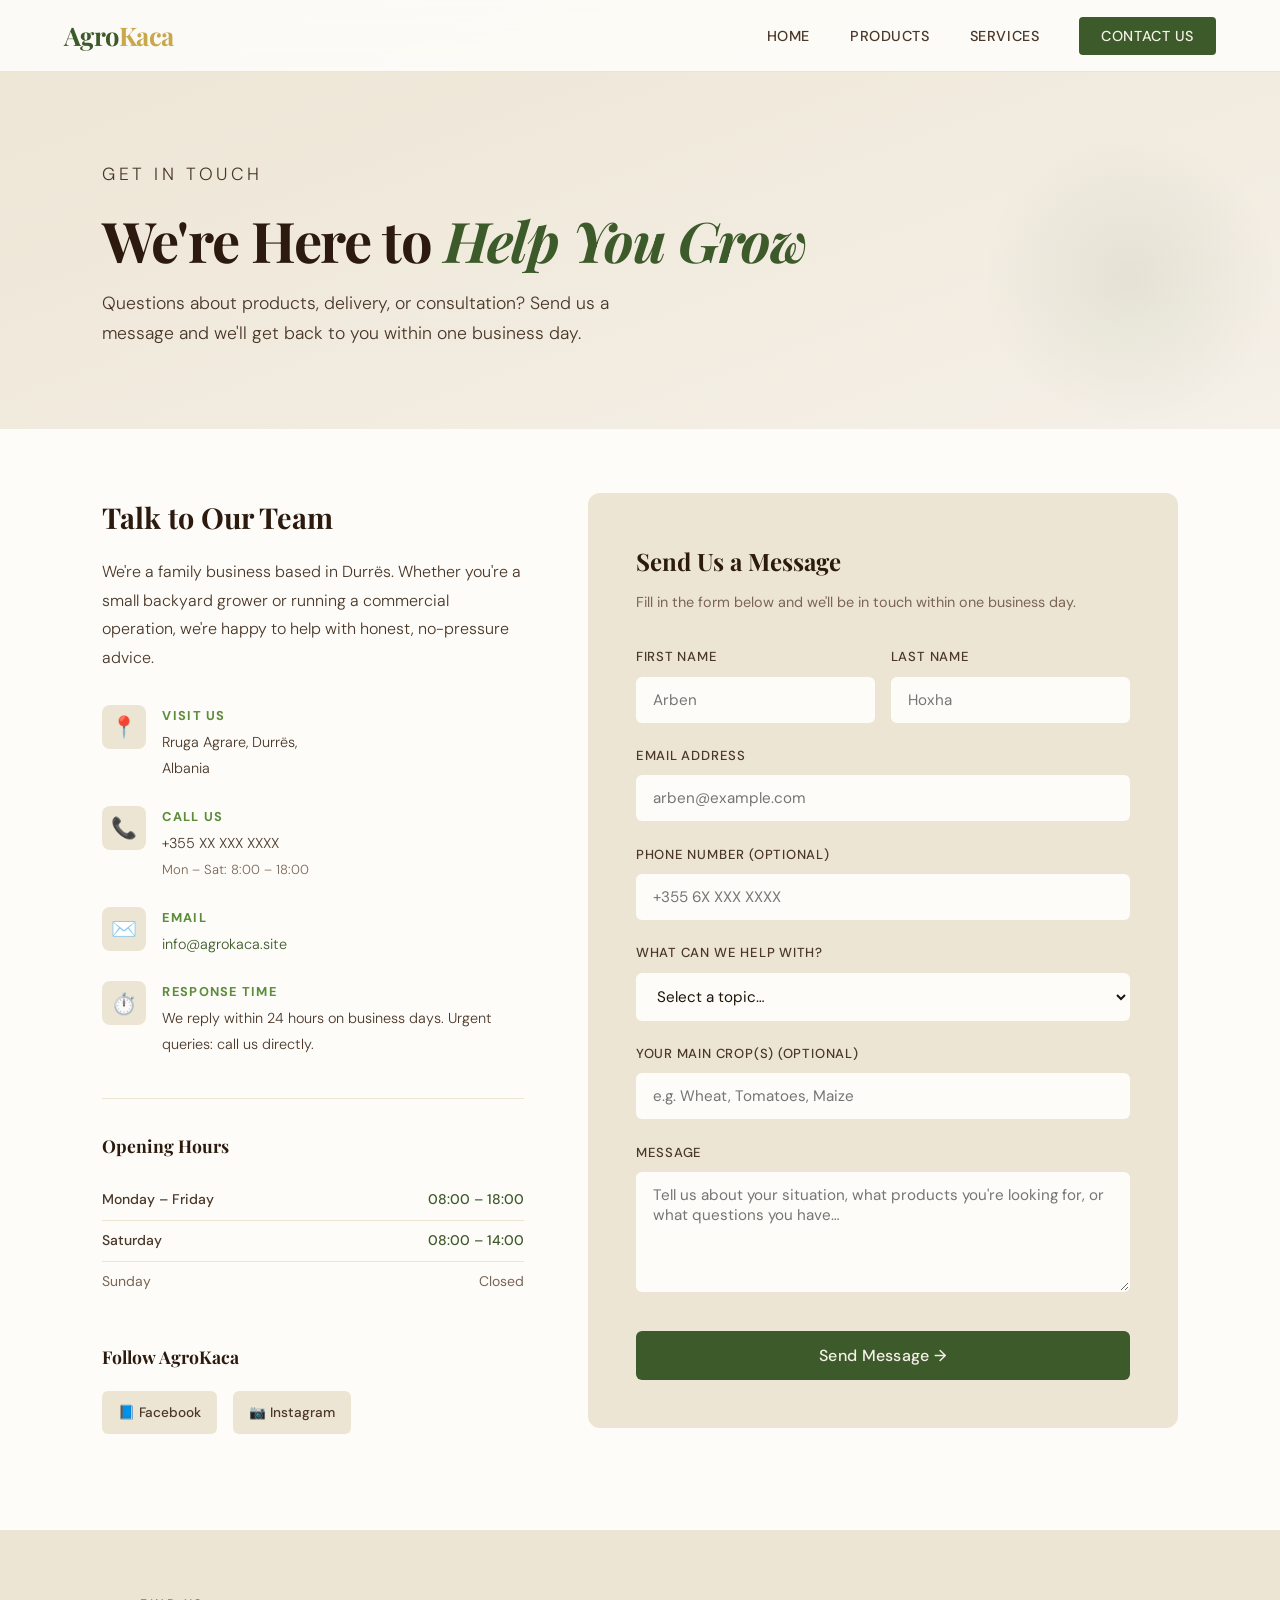
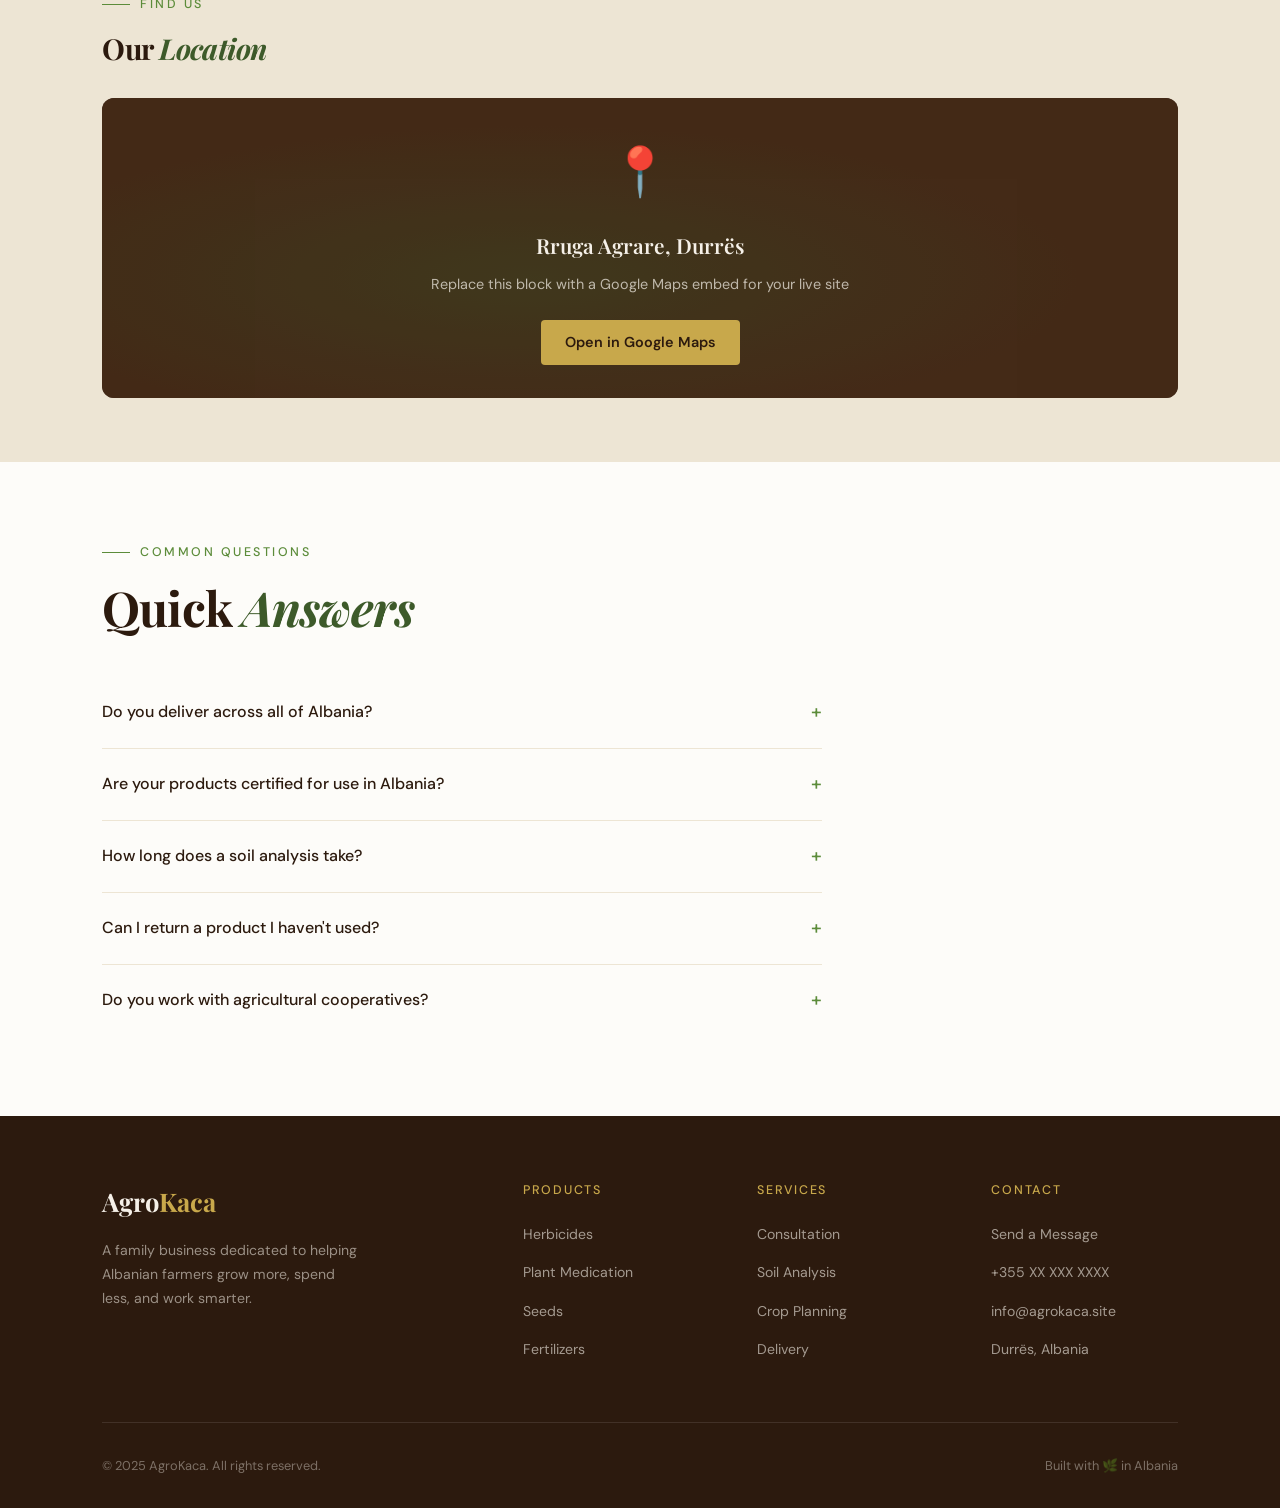
==== pages/contact.html @ ea705667 "Add files via upload" ====
<!DOCTYPE html>
<html lang="en">
<head>
  <meta charset="UTF-8" />
  <meta name="viewport" content="width=device-width, initial-scale=1.0" />
  <title>Contact — AgroKaca</title>
  <meta name="description" content="Get in touch with AgroKaca for product enquiries, agricultural consultation, or to book a farm visit." />
  <link rel="stylesheet" href="../css/style.css" />
  <link rel="icon" href="data:image/svg+xml,<svg xmlns='http://www.w3.org/2000/svg' viewBox='0 0 100 100'><text y='.9em' font-size='90'>🌿</text></svg>" />
</head>
<body>

  <!-- NAVBAR -->
  <nav>
    <a href="../index.html" class="nav-logo">Agro<span>Kaca</span></a>
    <ul class="nav-links">
      <li><a href="../index.html">Home</a></li>
      <li><a href="products.html">Products</a></li>
      <li><a href="services.html">Services</a></li>
      <li><a href="contact.html" class="nav-cta">Contact Us</a></li>
    </ul>
    <button class="hamburger" aria-label="Open menu">
      <span></span><span></span><span></span>
    </button>
  </nav>

  <!-- PAGE HEADER -->
  <div class="page-header">
    <p class="page-header-label">Get In Touch</p>
    <h1>We're Here to <em>Help You Grow</em></h1>
    <p>Questions about products, delivery, or consultation? Send us a message and we'll get back to you within one business day.</p>
  </div>

  <!-- CONTACT LAYOUT -->
  <div class="contact-layout">

    <!-- LEFT: Info -->
    <div class="contact-info fade-up">
      <h2>Talk to Our Team</h2>
      <p>We're a family business based in Durrës. Whether you're a small backyard grower or running a commercial operation, we're happy to help with honest, no-pressure advice.</p>

      <div class="contact-detail">
        <div class="contact-detail-icon">📍</div>
        <div>
          <h4>Visit Us</h4>
          <p>Rruga Agrare, Durrës,<br>Albania</p>
        </div>
      </div>

      <div class="contact-detail">
        <div class="contact-detail-icon">📞</div>
        <div>
          <h4>Call Us</h4>
          <p>+355 XX XXX XXXX<br><span style="font-size:0.82rem;color:var(--text-light);">Mon – Sat: 8:00 – 18:00</span></p>
        </div>
      </div>

      <div class="contact-detail">
        <div class="contact-detail-icon">✉️</div>
        <div>
          <h4>Email</h4>
          <p><a href="mailto:info@agrokaca.site" style="color:var(--moss);text-decoration:none;">info@agrokaca.site</a></p>
        </div>
      </div>

      <div class="contact-detail">
        <div class="contact-detail-icon">⏱️</div>
        <div>
          <h4>Response Time</h4>
          <p>We reply within 24 hours on business days. Urgent queries: call us directly.</p>
        </div>
      </div>

      <!-- HOURS TABLE -->
      <div style="margin-top: 2.5rem; padding-top: 2rem; border-top: 1px solid var(--parchment);">
        <h3 style="font-family: 'Playfair Display', serif; font-size: 1.1rem; color: var(--soil); margin-bottom: 1.2rem;">Opening Hours</h3>
        <table style="width:100%; font-size:0.875rem; border-collapse:collapse;">
          <tr style="border-bottom: 1px solid var(--parchment);">
            <td style="padding:8px 0; color:var(--text-mid); font-weight:500;">Monday – Friday</td>
            <td style="padding:8px 0; color:var(--moss); text-align:right; font-weight:500;">08:00 – 18:00</td>
          </tr>
          <tr style="border-bottom: 1px solid var(--parchment);">
            <td style="padding:8px 0; color:var(--text-mid); font-weight:500;">Saturday</td>
            <td style="padding:8px 0; color:var(--moss); text-align:right; font-weight:500;">08:00 – 14:00</td>
          </tr>
          <tr>
            <td style="padding:8px 0; color:var(--text-light);">Sunday</td>
            <td style="padding:8px 0; color:var(--text-light); text-align:right;">Closed</td>
          </tr>
        </table>
      </div>

      <!-- SOCIAL STRIP -->
      <div style="margin-top: 2.5rem;">
        <h3 style="font-family: 'Playfair Display', serif; font-size: 1.1rem; color: var(--soil); margin-bottom: 1.2rem;">Follow AgroKaca</h3>
        <div style="display:flex;gap:1rem;">
          <a href="#" style="display:flex;align-items:center;gap:8px;background:var(--parchment);padding:10px 16px;border-radius:6px;text-decoration:none;color:var(--text-mid);font-size:0.85rem;font-weight:500;transition:background 0.2s;" onmouseover="this.style.background='#e0d8c8'" onmouseout="this.style.background='var(--parchment)'">
            📘 Facebook
          </a>
          <a href="#" style="display:flex;align-items:center;gap:8px;background:var(--parchment);padding:10px 16px;border-radius:6px;text-decoration:none;color:var(--text-mid);font-size:0.85rem;font-weight:500;transition:background 0.2s;" onmouseover="this.style.background='#e0d8c8'" onmouseout="this.style.background='var(--parchment)'">
            📷 Instagram
          </a>
        </div>
      </div>
    </div>

    <!-- RIGHT: Form -->
    <div class="contact-form fade-up">
      <h3>Send Us a Message</h3>
      <p class="form-sub">Fill in the form below and we'll be in touch within one business day.</p>

      <form id="contactForm" novalidate>
        <div class="form-row">
          <div class="form-group">
            <label for="fname">First Name</label>
            <input type="text" id="fname" name="fname" placeholder="Arben" required />
          </div>
          <div class="form-group">
            <label for="lname">Last Name</label>
            <input type="text" id="lname" name="lname" placeholder="Hoxha" required />
          </div>
        </div>

        <div class="form-group">
          <label for="email">Email Address</label>
          <input type="email" id="email" name="email" placeholder="arben@example.com" required />
        </div>

        <div class="form-group">
          <label for="phone">Phone Number (optional)</label>
          <input type="tel" id="phone" name="phone" placeholder="+355 6X XXX XXXX" />
        </div>

        <div class="form-group">
          <label for="subject">What can we help with?</label>
          <select id="subject" name="subject">
            <option value="">Select a topic…</option>
            <option value="products">Product enquiry</option>
            <option value="consultation">Request a consultation</option>
            <option value="soil">Soil analysis</option>
            <option value="delivery">Delivery question</option>
            <option value="order">Existing order</option>
            <option value="other">Other</option>
          </select>
        </div>

        <div class="form-group">
          <label for="crop">Your Main Crop(s) (optional)</label>
          <input type="text" id="crop" name="crop" placeholder="e.g. Wheat, Tomatoes, Maize" />
        </div>

        <div class="form-group">
          <label for="message">Message</label>
          <textarea id="message" name="message" placeholder="Tell us about your situation, what products you're looking for, or what questions you have…" required></textarea>
        </div>

        <button type="submit" class="submit-btn">Send Message →</button>
      </form>
    </div>

  </div>

  <!-- MAP PLACEHOLDER -->
  <div style="background: var(--parchment); padding: 4rem 8%;">
    <p class="section-label">Find Us</p>
    <h2 class="section-title" style="font-size: 1.8rem; margin-bottom: 2rem;">Our <em>Location</em></h2>
    <div style="background: var(--soil); border-radius: 12px; height: 300px; display:flex; align-items:center; justify-content:center; position:relative; overflow:hidden;">
      <div style="position:absolute;inset:0;background:radial-gradient(ellipse at 40% 60%, rgba(61,90,42,0.4) 0%, transparent 60%), var(--bark); opacity:0.8;"></div>
      <div style="position:relative;text-align:center;color:var(--cream);">
        <div style="font-size:3rem;margin-bottom:1rem;">📍</div>
        <p style="font-family:'Playfair Display',serif;font-size:1.3rem;font-weight:600;">Rruga Agrare, Durrës</p>
        <p style="font-size:0.9rem;opacity:0.7;margin-top:0.5rem;">Replace this block with a Google Maps embed for your live site</p>
        <a href="https://maps.google.com/?q=Durres+Albania" target="_blank" rel="noopener" style="display:inline-block;margin-top:1.5rem;background:var(--wheat);color:var(--soil);padding:10px 24px;border-radius:4px;text-decoration:none;font-weight:600;font-size:0.9rem;">Open in Google Maps</a>
      </div>
    </div>
  </div>

  <!-- FAQ -->
  <section style="padding: 5rem 8%;">
    <p class="section-label fade-up">Common Questions</p>
    <h2 class="section-title fade-up">Quick <em>Answers</em></h2>

    <div style="max-width: 720px; margin-top: 2.5rem;">
      <details class="fade-up" style="border-bottom:1px solid var(--parchment); padding: 1.2rem 0; cursor:pointer;">
        <summary style="font-weight:500;color:var(--soil);font-size:1rem;list-style:none;display:flex;justify-content:space-between;align-items:center;">
          Do you deliver across all of Albania?
          <span style="color:var(--leaf);font-size:1.2rem;">+</span>
        </summary>
        <p style="margin-top:0.8rem;color:var(--text-light);font-size:0.9rem;line-height:1.7;">Yes. We deliver to all regions of Albania. Orders placed before 12:00 are dispatched the same day for areas near Durrës. Remote areas may take 1–2 additional days.</p>
      </details>

      <details class="fade-up" style="border-bottom:1px solid var(--parchment); padding: 1.2rem 0; cursor:pointer;">
        <summary style="font-weight:500;color:var(--soil);font-size:1rem;list-style:none;display:flex;justify-content:space-between;align-items:center;">
          Are your products certified for use in Albania?
          <span style="color:var(--leaf);font-size:1.2rem;">+</span>
        </summary>
        <p style="margin-top:0.8rem;color:var(--text-light);font-size:0.9rem;line-height:1.7;">Yes. Every product we sell holds the required Albanian plant protection registration. We only stock products that are legal, labelled, and safe for use under Albanian regulations.</p>
      </details>

      <details class="fade-up" style="border-bottom:1px solid var(--parchment); padding: 1.2rem 0; cursor:pointer;">
        <summary style="font-weight:500;color:var(--soil);font-size:1rem;list-style:none;display:flex;justify-content:space-between;align-items:center;">
          How long does a soil analysis take?
          <span style="color:var(--leaf);font-size:1.2rem;">+</span>
        </summary>
        <p style="margin-top:0.8rem;color:var(--text-light);font-size:0.9rem;line-height:1.7;">Standard turnaround is 5–7 business days from when we receive your sample. We'll contact you as soon as results are ready and book a call to walk you through the recommendations.</p>
      </details>

      <details class="fade-up" style="border-bottom:1px solid var(--parchment); padding: 1.2rem 0; cursor:pointer;">
        <summary style="font-weight:500;color:var(--soil);font-size:1rem;list-style:none;display:flex;justify-content:space-between;align-items:center;">
          Can I return a product I haven't used?
          <span style="color:var(--leaf);font-size:1.2rem;">+</span>
        </summary>
        <p style="margin-top:0.8rem;color:var(--text-light);font-size:0.9rem;line-height:1.7;">Yes, unopened products in original packaging can be returned within 14 days of purchase. Contact us first and we'll arrange collection or you can return in-store.</p>
      </details>

      <details class="fade-up" style="padding: 1.2rem 0; cursor:pointer;">
        <summary style="font-weight:500;color:var(--soil);font-size:1rem;list-style:none;display:flex;justify-content:space-between;align-items:center;">
          Do you work with agricultural cooperatives?
          <span style="color:var(--leaf);font-size:1.2rem;">+</span>
        </summary>
        <p style="margin-top:0.8rem;color:var(--text-light);font-size:0.9rem;line-height:1.7;">Absolutely. We offer volume pricing and dedicated support for cooperatives and group buying schemes. Get in touch to discuss your needs and we'll put together a tailored proposal.</p>
      </details>
    </div>
  </section>

  <!-- FOOTER -->
  <footer>
    <div class="footer-grid">
      <div class="footer-brand">
        <span class="logo">Agro<span>Kaca</span></span>
        <p>A family business dedicated to helping Albanian farmers grow more, spend less, and work smarter.</p>
      </div>
      <div class="footer-col">
        <h4>Products</h4>
        <ul>
          <li><a href="products.html#herbicides">Herbicides</a></li>
          <li><a href="products.html#medication">Plant Medication</a></li>
          <li><a href="products.html#seeds">Seeds</a></li>
          <li><a href="products.html#fertilizers">Fertilizers</a></li>
        </ul>
      </div>
      <div class="footer-col">
        <h4>Services</h4>
        <ul>
          <li><a href="services.html#consultation">Consultation</a></li>
          <li><a href="services.html#soil">Soil Analysis</a></li>
          <li><a href="services.html#planning">Crop Planning</a></li>
          <li><a href="services.html#delivery">Delivery</a></li>
        </ul>
      </div>
      <div class="footer-col">
        <h4>Contact</h4>
        <ul>
          <li><a href="contact.html">Send a Message</a></li>
          <li><a href="tel:+355">+355 XX XXX XXXX</a></li>
          <li><a href="mailto:info@agrokaca.site">info@agrokaca.site</a></li>
          <li><a href="#">Durrës, Albania</a></li>
        </ul>
      </div>
    </div>
    <div class="footer-bottom">
      <span>© 2025 AgroKaca. All rights reserved.</span>
      <span>Built with 🌿 in Albania</span>
    </div>
  </footer>

  <script src="../js/main.js"></script>
</body>
</html>
---- css/style.css ----
@import url('https://fonts.googleapis.com/css2?family=Playfair+Display:ital,wght@0,400;0,600;0,700;1,400&family=DM+Sans:wght@300;400;500&display=swap');

:root {
  --soil: #2C1A0E;
  --bark: #4A2E1A;
  --moss: #3D5A2A;
  --leaf: #5C8C3A;
  --sprout: #8BBF5A;
  --wheat: #C8A84B;
  --cream: #F5F0E8;
  --parchment: #EDE5D4;
  --white: #FDFCF9;
  --text-dark: #1C1409;
  --text-mid: #4A3728;
  --text-light: #7A6555;
  --shadow: rgba(44, 26, 14, 0.12);
  --shadow-deep: rgba(44, 26, 14, 0.25);
}

*, *::before, *::after { box-sizing: border-box; margin: 0; padding: 0; }

html { scroll-behavior: smooth; }

body {
  font-family: 'DM Sans', sans-serif;
  background: var(--white);
  color: var(--text-dark);
  line-height: 1.7;
  font-weight: 400;
}

/* ── NAVBAR ─────────────────────────────────── */
nav {
  position: fixed;
  top: 0; left: 0; right: 0;
  z-index: 100;
  padding: 0 5%;
  display: flex;
  align-items: center;
  justify-content: space-between;
  height: 72px;
  background: rgba(253, 252, 249, 0.92);
  backdrop-filter: blur(12px);
  border-bottom: 1px solid rgba(61, 90, 42, 0.12);
  transition: box-shadow 0.3s;
}
nav.scrolled { box-shadow: 0 4px 24px var(--shadow); }

.nav-logo {
  font-family: 'Playfair Display', serif;
  font-size: 1.6rem;
  font-weight: 700;
  color: var(--moss);
  text-decoration: none;
  letter-spacing: -0.02em;
}
.nav-logo span { color: var(--wheat); }

.nav-links {
  display: flex;
  gap: 2.5rem;
  list-style: none;
}
.nav-links a {
  text-decoration: none;
  font-size: 0.9rem;
  font-weight: 500;
  color: var(--text-mid);
  letter-spacing: 0.04em;
  text-transform: uppercase;
  transition: color 0.2s;
  position: relative;
}
.nav-links a::after {
  content: '';
  position: absolute;
  bottom: -4px; left: 0;
  width: 0; height: 2px;
  background: var(--leaf);
  transition: width 0.3s;
}
.nav-links a:hover { color: var(--moss); }
.nav-links a:hover::after, .nav-links a.active::after { width: 100%; }
.nav-links a.active { color: var(--moss); }

.nav-cta {
  background: var(--moss);
  color: var(--cream) !important;
  padding: 10px 22px;
  border-radius: 4px;
  transition: background 0.2s !important;
}
.nav-cta::after { display: none !important; }
.nav-cta:hover { background: var(--bark) !important; color: var(--cream) !important; }

.hamburger {
  display: none;
  flex-direction: column;
  gap: 5px;
  cursor: pointer;
  background: none;
  border: none;
  padding: 6px;
}
.hamburger span {
  display: block;
  width: 24px; height: 2px;
  background: var(--moss);
  transition: all 0.3s;
}

/* ── HERO ───────────────────────────────────── */
.hero {
  min-height: 100vh;
  display: grid;
  grid-template-columns: 1fr 1fr;
  align-items: center;
  padding-top: 72px;
  overflow: hidden;
}

.hero-text {
  padding: 6rem 5% 6rem 8%;
}

.hero-eyebrow {
  font-size: 0.8rem;
  font-weight: 500;
  letter-spacing: 0.18em;
  text-transform: uppercase;
  color: var(--leaf);
  margin-bottom: 1.2rem;
  display: flex;
  align-items: center;
  gap: 10px;
}
.hero-eyebrow::before {
  content: '';
  display: block;
  width: 32px; height: 1px;
  background: var(--leaf);
}

.hero h1 {
  font-family: 'Playfair Display', serif;
  font-size: clamp(2.6rem, 5vw, 4rem);
  font-weight: 700;
  line-height: 1.15;
  color: var(--soil);
  margin-bottom: 1.5rem;
  letter-spacing: -0.02em;
}
.hero h1 em {
  font-style: italic;
  color: var(--moss);
}

.hero p {
  font-size: 1.1rem;
  color: var(--text-mid);
  max-width: 480px;
  margin-bottom: 2.5rem;
  line-height: 1.8;
  font-weight: 300;
}

.btn-group { display: flex; gap: 1rem; flex-wrap: wrap; }

.btn-primary {
  display: inline-block;
  background: var(--moss);
  color: var(--cream);
  padding: 14px 32px;
  border-radius: 4px;
  text-decoration: none;
  font-weight: 500;
  font-size: 0.95rem;
  letter-spacing: 0.02em;
  transition: background 0.25s, transform 0.2s;
  border: 2px solid var(--moss);
}
.btn-primary:hover { background: var(--bark); border-color: var(--bark); transform: translateY(-1px); }

.btn-secondary {
  display: inline-block;
  background: transparent;
  color: var(--moss);
  padding: 14px 32px;
  border-radius: 4px;
  text-decoration: none;
  font-weight: 500;
  font-size: 0.95rem;
  letter-spacing: 0.02em;
  transition: all 0.25s;
  border: 2px solid var(--moss);
}
.btn-secondary:hover { background: var(--moss); color: var(--cream); transform: translateY(-1px); }

.hero-visual {
  position: relative;
  height: 100vh;
  background: var(--moss);
  overflow: hidden;
}

.hero-visual-bg {
  position: absolute;
  inset: 0;
  background:
    radial-gradient(ellipse at 30% 60%, rgba(92,140,58,0.6) 0%, transparent 60%),
    radial-gradient(ellipse at 80% 20%, rgba(200,168,75,0.3) 0%, transparent 50%),
    var(--bark);
}

.hero-leaves {
  position: absolute;
  inset: 0;
  overflow: hidden;
}

.leaf-shape {
  position: absolute;
  border-radius: 50% 0 50% 0;
  opacity: 0.15;
  animation: sway 6s ease-in-out infinite;
}
.leaf-shape:nth-child(1) { width:180px; height:280px; background:var(--sprout); top:10%; left:15%; animation-delay:0s; transform:rotate(-20deg); }
.leaf-shape:nth-child(2) { width:120px; height:200px; background:var(--leaf); top:40%; left:60%; animation-delay:1.5s; transform:rotate(35deg); }
.leaf-shape:nth-child(3) { width:200px; height:320px; background:var(--wheat); top:55%; left:5%; animation-delay:3s; transform:rotate(15deg); opacity:0.1; }
.leaf-shape:nth-child(4) { width:100px; height:160px; background:var(--sprout); top:5%; left:70%; animation-delay:2s; transform:rotate(-45deg); }
.leaf-shape:nth-child(5) { width:150px; height:240px; background:var(--leaf); top:70%; left:45%; animation-delay:4s; transform:rotate(25deg); }

@keyframes sway {
  0%, 100% { transform: rotate(var(--r, -20deg)) translateY(0); }
  50% { transform: rotate(var(--r, -20deg)) translateY(-12px); }
}

.hero-badge {
  position: absolute;
  bottom: 15%;
  right: 8%;
  background: var(--wheat);
  color: var(--soil);
  width: 120px; height: 120px;
  border-radius: 50%;
  display: flex;
  flex-direction: column;
  align-items: center;
  justify-content: center;
  text-align: center;
  font-family: 'Playfair Display', serif;
  animation: spin-slow 20s linear infinite;
  box-shadow: 0 8px 32px rgba(0,0,0,0.3);
}
.hero-badge .big { font-size: 2rem; font-weight: 700; line-height: 1; }
.hero-badge .small { font-size: 0.6rem; letter-spacing: 0.12em; text-transform: uppercase; font-family: 'DM Sans', sans-serif; font-weight: 500; }

@keyframes spin-slow { from { transform: rotate(0deg); } to { transform: rotate(360deg); } }

.hero-stat-bar {
  position: absolute;
  bottom: 0; left: 0; right: 0;
  background: rgba(44, 26, 14, 0.7);
  backdrop-filter: blur(8px);
  padding: 20px 8%;
  display: flex;
  gap: 3rem;
}
.hero-stat { text-align: center; }
.hero-stat .num {
  font-family: 'Playfair Display', serif;
  font-size: 1.8rem;
  font-weight: 700;
  color: var(--wheat);
  display: block;
}
.hero-stat .label {
  font-size: 0.72rem;
  color: rgba(245,240,232,0.7);
  text-transform: uppercase;
  letter-spacing: 0.1em;
  font-weight: 500;
}

/* ── SECTION SCAFFOLDING ─────────────────────── */
section { padding: 6rem 5%; }

.section-label {
  font-size: 0.78rem;
  font-weight: 500;
  letter-spacing: 0.2em;
  text-transform: uppercase;
  color: var(--leaf);
  margin-bottom: 1rem;
  display: flex;
  align-items: center;
  gap: 10px;
}
.section-label::before {
  content: '';
  display: block;
  width: 28px; height: 1px;
  background: var(--leaf);
}

.section-title {
  font-family: 'Playfair Display', serif;
  font-size: clamp(2rem, 4vw, 3rem);
  font-weight: 700;
  color: var(--soil);
  line-height: 1.2;
  letter-spacing: -0.02em;
  margin-bottom: 1rem;
}
.section-title em { font-style: italic; color: var(--moss); }

.section-sub {
  font-size: 1.05rem;
  color: var(--text-light);
  max-width: 540px;
  line-height: 1.8;
  font-weight: 300;
}

/* ── PRODUCT CARDS ───────────────────────────── */
.products-section { background: var(--parchment); }

.products-grid {
  display: grid;
  grid-template-columns: repeat(auto-fit, minmax(260px, 1fr));
  gap: 2rem;
  margin-top: 3.5rem;
}

.product-card {
  background: var(--white);
  border-radius: 8px;
  overflow: hidden;
  box-shadow: 0 2px 12px var(--shadow);
  transition: transform 0.3s, box-shadow 0.3s;
  text-decoration: none;
  color: inherit;
  display: block;
}
.product-card:hover { transform: translateY(-6px); box-shadow: 0 12px 40px var(--shadow-deep); }

.card-visual {
  height: 180px;
  display: flex;
  align-items: center;
  justify-content: center;
  font-size: 4rem;
  position: relative;
  overflow: hidden;
}
.card-visual.green { background: linear-gradient(135deg, #3D5A2A 0%, #5C8C3A 100%); }
.card-visual.wheat { background: linear-gradient(135deg, #8B6914 0%, #C8A84B 100%); }
.card-visual.blue  { background: linear-gradient(135deg, #1A3A5C 0%, #2D6B9E 100%); }
.card-visual.earth { background: linear-gradient(135deg, #4A2E1A 0%, #7A5A3A 100%); }

.card-icon { position: relative; z-index: 1; filter: drop-shadow(0 2px 8px rgba(0,0,0,0.3)); }

.card-body { padding: 1.5rem; }
.card-tag {
  display: inline-block;
  font-size: 0.7rem;
  font-weight: 500;
  letter-spacing: 0.12em;
  text-transform: uppercase;
  color: var(--leaf);
  background: rgba(61, 90, 42, 0.1);
  padding: 3px 10px;
  border-radius: 20px;
  margin-bottom: 0.75rem;
}
.card-body h3 {
  font-family: 'Playfair Display', serif;
  font-size: 1.3rem;
  font-weight: 600;
  color: var(--soil);
  margin-bottom: 0.5rem;
}
.card-body p {
  font-size: 0.9rem;
  color: var(--text-light);
  line-height: 1.6;
  margin-bottom: 1rem;
}
.card-link {
  font-size: 0.85rem;
  font-weight: 500;
  color: var(--moss);
  text-decoration: none;
  display: flex;
  align-items: center;
  gap: 6px;
  transition: gap 0.2s;
}
.card-link::after { content: '→'; }
.product-card:hover .card-link { gap: 10px; }

/* ── SERVICES STRIP ──────────────────────────── */
.services-strip {
  background: var(--soil);
  color: var(--cream);
  padding: 5rem 5%;
}
.services-strip .section-label { color: var(--sprout); }
.services-strip .section-label::before { background: var(--sprout); }
.services-strip .section-title { color: var(--cream); }
.services-strip .section-title em { color: var(--wheat); }
.services-strip .section-sub { color: rgba(245,240,232,0.65); }

.services-grid {
  display: grid;
  grid-template-columns: repeat(auto-fit, minmax(220px, 1fr));
  gap: 2rem;
  margin-top: 3rem;
}

.service-item {
  padding: 2rem;
  border: 1px solid rgba(255,255,255,0.1);
  border-radius: 8px;
  transition: border-color 0.3s, background 0.3s;
}
.service-item:hover { border-color: var(--wheat); background: rgba(200,168,75,0.06); }

.service-icon { font-size: 2.2rem; margin-bottom: 1rem; display: block; }
.service-item h3 {
  font-family: 'Playfair Display', serif;
  font-size: 1.2rem;
  color: var(--cream);
  margin-bottom: 0.5rem;
}
.service-item p { font-size: 0.88rem; color: rgba(245,240,232,0.6); line-height: 1.7; }

/* ── WHY US ──────────────────────────────────── */
.why-us {
  display: grid;
  grid-template-columns: 1fr 1fr;
  gap: 5rem;
  align-items: center;
  padding: 6rem 8%;
}

.why-us-visual {
  position: relative;
  padding: 3rem;
}
.why-us-bg {
  position: absolute;
  inset: 0;
  background: var(--parchment);
  border-radius: 12px;
  transform: rotate(-2deg);
}
.why-us-content-box {
  position: relative;
  background: var(--white);
  border-radius: 8px;
  padding: 2.5rem;
  box-shadow: 0 8px 40px var(--shadow-deep);
}
.why-badge {
  display: inline-flex;
  align-items: center;
  gap: 8px;
  background: var(--moss);
  color: var(--cream);
  padding: 6px 16px;
  border-radius: 20px;
  font-size: 0.8rem;
  font-weight: 500;
  margin-bottom: 1.5rem;
}
.why-quote {
  font-family: 'Playfair Display', serif;
  font-size: 1.3rem;
  font-style: italic;
  color: var(--soil);
  line-height: 1.6;
  margin-bottom: 1.5rem;
}
.why-author {
  font-size: 0.85rem;
  color: var(--text-light);
  font-weight: 500;
}
.why-stats {
  display: flex;
  gap: 2rem;
  margin-top: 2rem;
  padding-top: 2rem;
  border-top: 1px solid var(--parchment);
}
.why-stat .n {
  font-family: 'Playfair Display', serif;
  font-size: 2rem;
  font-weight: 700;
  color: var(--moss);
  display: block;
}
.why-stat .l { font-size: 0.78rem; color: var(--text-light); text-transform: uppercase; letter-spacing: 0.08em; }

.reasons-list { list-style: none; margin-top: 2.5rem; }
.reasons-list li {
  display: flex;
  gap: 1.2rem;
  margin-bottom: 1.8rem;
  align-items: flex-start;
}
.reason-num {
  font-family: 'Playfair Display', serif;
  font-size: 1.6rem;
  font-weight: 700;
  color: var(--parchment);
  line-height: 1;
  min-width: 2.5rem;
  padding-top: 2px;
}
.reason-text h4 { font-size: 1rem; font-weight: 500; color: var(--soil); margin-bottom: 0.3rem; }
.reason-text p { font-size: 0.88rem; color: var(--text-light); line-height: 1.6; }

/* ── CTA BANNER ──────────────────────────────── */
.cta-banner {
  background: linear-gradient(135deg, var(--moss) 0%, var(--bark) 100%);
  padding: 5rem 8%;
  text-align: center;
  position: relative;
  overflow: hidden;
}
.cta-banner::before {
  content: '';
  position: absolute;
  top: -50%; left: -20%;
  width: 500px; height: 500px;
  border-radius: 50%;
  background: rgba(200,168,75,0.1);
}
.cta-banner h2 {
  font-family: 'Playfair Display', serif;
  font-size: clamp(1.8rem, 3.5vw, 2.8rem);
  color: var(--cream);
  margin-bottom: 1rem;
  position: relative;
}
.cta-banner p { color: rgba(245,240,232,0.7); margin-bottom: 2rem; font-size: 1.05rem; position: relative; }
.cta-banner .btn-primary {
  background: var(--wheat);
  color: var(--soil);
  border-color: var(--wheat);
  position: relative;
}
.cta-banner .btn-primary:hover { background: #e0bc58; border-color: #e0bc58; }

/* ── FOOTER ──────────────────────────────────── */
footer {
  background: var(--soil);
  color: var(--cream);
  padding: 4rem 8% 2rem;
}
.footer-grid {
  display: grid;
  grid-template-columns: 2fr 1fr 1fr 1fr;
  gap: 3rem;
  padding-bottom: 3rem;
  border-bottom: 1px solid rgba(255,255,255,0.1);
  margin-bottom: 2rem;
}
.footer-brand .logo {
  font-family: 'Playfair Display', serif;
  font-size: 1.6rem;
  font-weight: 700;
  color: var(--cream);
  display: block;
  margin-bottom: 1rem;
}
.footer-brand .logo span { color: var(--wheat); }
.footer-brand p { font-size: 0.88rem; color: rgba(245,240,232,0.55); line-height: 1.7; max-width: 260px; }
.footer-col h4 { font-size: 0.78rem; font-weight: 500; text-transform: uppercase; letter-spacing: 0.14em; color: var(--wheat); margin-bottom: 1.2rem; }
.footer-col ul { list-style: none; }
.footer-col li { margin-bottom: 0.7rem; }
.footer-col a { font-size: 0.88rem; color: rgba(245,240,232,0.6); text-decoration: none; transition: color 0.2s; }
.footer-col a:hover { color: var(--cream); }
.footer-bottom { display: flex; justify-content: space-between; align-items: center; font-size: 0.8rem; color: rgba(245,240,232,0.4); }

/* ── PAGE HEADER ─────────────────────────────── */
.page-header {
  padding: 10rem 8% 5rem;
  background: linear-gradient(160deg, var(--parchment) 0%, var(--cream) 100%);
  position: relative;
  overflow: hidden;
}
.page-header::after {
  content: '';
  position: absolute;
  bottom: 0; right: 0;
  width: 300px; height: 300px;
  background: radial-gradient(circle, rgba(61,90,42,0.08) 0%, transparent 70%);
}
.page-header-label { font-size: 0.78rem; font-weight: 500; letter-spacing: 0.2em; text-transform: uppercase; color: var(--leaf); margin-bottom: 1rem; }
.page-header h1 {
  font-family: 'Playfair Display', serif;
  font-size: clamp(2.2rem, 5vw, 3.5rem);
  font-weight: 700;
  color: var(--soil);
  line-height: 1.2;
  letter-spacing: -0.02em;
  margin-bottom: 1rem;
}
.page-header h1 em { font-style: italic; color: var(--moss); }
.page-header p { font-size: 1.1rem; color: var(--text-mid); max-width: 560px; font-weight: 300; }

/* ── PRODUCTS PAGE ───────────────────────────── */
.filter-bar {
  display: flex;
  gap: 0.75rem;
  flex-wrap: wrap;
  margin-bottom: 3rem;
  padding: 0 8%;
}
.filter-btn {
  padding: 8px 20px;
  border-radius: 20px;
  border: 1.5px solid var(--parchment);
  background: transparent;
  color: var(--text-mid);
  font-family: 'DM Sans', sans-serif;
  font-size: 0.85rem;
  font-weight: 500;
  cursor: pointer;
  transition: all 0.2s;
}
.filter-btn:hover, .filter-btn.active { background: var(--moss); color: var(--cream); border-color: var(--moss); }

.products-full-grid {
  display: grid;
  grid-template-columns: repeat(auto-fill, minmax(280px, 1fr));
  gap: 2rem;
  padding: 0 8% 6rem;
}

.product-full-card {
  background: var(--white);
  border: 1px solid var(--parchment);
  border-radius: 8px;
  overflow: hidden;
  transition: transform 0.3s, box-shadow 0.3s;
}
.product-full-card:hover { transform: translateY(-4px); box-shadow: 0 12px 40px var(--shadow); }
.product-img-area {
  height: 200px;
  display: flex;
  align-items: center;
  justify-content: center;
  font-size: 5rem;
}
.product-img-area.green { background: linear-gradient(135deg,#3D5A2A,#5C8C3A); }
.product-img-area.wheat { background: linear-gradient(135deg,#8B6914,#C8A84B); }
.product-img-area.blue  { background: linear-gradient(135deg,#1A3A5C,#2D6B9E); }
.product-img-area.earth { background: linear-gradient(135deg,#4A2E1A,#7A5A3A); }
.product-img-area.teal  { background: linear-gradient(135deg,#1A4A3A,#2D8B6E); }
.product-img-area.red   { background: linear-gradient(135deg,#4A1A1A,#8B3A2A); }

.product-full-card .card-body { padding: 1.4rem; }
.product-full-card h3 { font-family: 'Playfair Display', serif; font-size: 1.2rem; color: var(--soil); margin: 0.5rem 0 0.4rem; }
.product-full-card p { font-size: 0.875rem; color: var(--text-light); line-height: 1.6; }

/* ── SERVICES PAGE ───────────────────────────── */
.services-detail { padding: 4rem 8% 6rem; }

.service-full {
  display: grid;
  grid-template-columns: 1fr 2fr;
  gap: 3rem;
  align-items: start;
  padding: 3rem 0;
  border-bottom: 1px solid var(--parchment);
}
.service-full:last-child { border-bottom: none; }
.service-icon-big {
  width: 100px; height: 100px;
  background: var(--parchment);
  border-radius: 50%;
  display: flex;
  align-items: center;
  justify-content: center;
  font-size: 2.8rem;
}
.service-full-text h2 { font-family: 'Playfair Display', serif; font-size: 1.6rem; color: var(--soil); margin-bottom: 0.75rem; }
.service-full-text p { color: var(--text-mid); line-height: 1.8; margin-bottom: 1rem; }
.service-list { list-style: none; margin-top: 1rem; }
.service-list li {
  display: flex;
  align-items: center;
  gap: 10px;
  font-size: 0.9rem;
  color: var(--text-mid);
  margin-bottom: 0.5rem;
}
.service-list li::before { content: '✓'; color: var(--leaf); font-weight: 700; }

/* ── CONTACT PAGE ────────────────────────────── */
.contact-layout {
  display: grid;
  grid-template-columns: 1fr 1.4fr;
  gap: 4rem;
  padding: 4rem 8% 6rem;
  align-items: start;
}

.contact-info h2 { font-family: 'Playfair Display', serif; font-size: 1.8rem; color: var(--soil); margin-bottom: 1rem; }
.contact-info p { color: var(--text-mid); line-height: 1.8; font-weight: 300; margin-bottom: 2rem; }

.contact-detail {
  display: flex;
  gap: 1rem;
  align-items: flex-start;
  margin-bottom: 1.5rem;
}
.contact-detail-icon {
  width: 44px; height: 44px;
  background: var(--parchment);
  border-radius: 8px;
  display: flex;
  align-items: center;
  justify-content: center;
  font-size: 1.3rem;
  flex-shrink: 0;
}
.contact-detail h4 { font-size: 0.8rem; text-transform: uppercase; letter-spacing: 0.1em; color: var(--leaf); margin-bottom: 0.2rem; }
.contact-detail p { font-size: 0.9rem; color: var(--text-mid); margin: 0; }

.contact-form {
  background: var(--parchment);
  padding: 3rem;
  border-radius: 12px;
}
.contact-form h3 { font-family: 'Playfair Display', serif; font-size: 1.5rem; color: var(--soil); margin-bottom: 0.5rem; }
.contact-form .form-sub { font-size: 0.9rem; color: var(--text-light); margin-bottom: 2rem; }

.form-group { margin-bottom: 1.4rem; }
.form-group label { display: block; font-size: 0.82rem; font-weight: 500; color: var(--text-mid); margin-bottom: 0.5rem; text-transform: uppercase; letter-spacing: 0.06em; }
.form-group input,
.form-group select,
.form-group textarea {
  width: 100%;
  padding: 12px 16px;
  background: var(--white);
  border: 1.5px solid transparent;
  border-radius: 6px;
  font-family: 'DM Sans', sans-serif;
  font-size: 0.95rem;
  color: var(--text-dark);
  transition: border-color 0.2s;
  outline: none;
}
.form-group input:focus,
.form-group select:focus,
.form-group textarea:focus { border-color: var(--moss); }
.form-group textarea { min-height: 120px; resize: vertical; }

.form-row { display: grid; grid-template-columns: 1fr 1fr; gap: 1rem; }

.submit-btn {
  width: 100%;
  padding: 14px;
  background: var(--moss);
  color: var(--cream);
  border: none;
  border-radius: 6px;
  font-family: 'DM Sans', sans-serif;
  font-size: 1rem;
  font-weight: 500;
  cursor: pointer;
  transition: background 0.2s, transform 0.2s;
  letter-spacing: 0.02em;
  margin-top: 0.5rem;
}
.submit-btn:hover { background: var(--bark); transform: translateY(-1px); }

/* ── ANIMATIONS ──────────────────────────────── */
.fade-up {
  opacity: 0;
  transform: translateY(30px);
  transition: opacity 0.6s ease, transform 0.6s ease;
}
.fade-up.visible {
  opacity: 1;
  transform: translateY(0);
}

/* ── RESPONSIVE ──────────────────────────────── */
@media (max-width: 900px) {
  .hero { grid-template-columns: 1fr; }
  .hero-visual { height: 360px; }
  .why-us { grid-template-columns: 1fr; padding: 5rem 5%; }
  .footer-grid { grid-template-columns: 1fr 1fr; }
  .contact-layout { grid-template-columns: 1fr; }
  .service-full { grid-template-columns: 1fr; }
}

@media (max-width: 640px) {
  .nav-links { display: none; }
  .nav-links.open { display: flex; flex-direction: column; position: fixed; top: 72px; left: 0; right: 0; background: var(--white); padding: 1.5rem 5%; box-shadow: 0 8px 24px var(--shadow); gap: 1.5rem; }
  .hamburger { display: flex; }
  .footer-grid { grid-template-columns: 1fr; }
  .form-row { grid-template-columns: 1fr; }
  .hero-text { padding: 4rem 5%; }
  .hero-stat-bar { flex-wrap: wrap; gap: 1.5rem; }
}
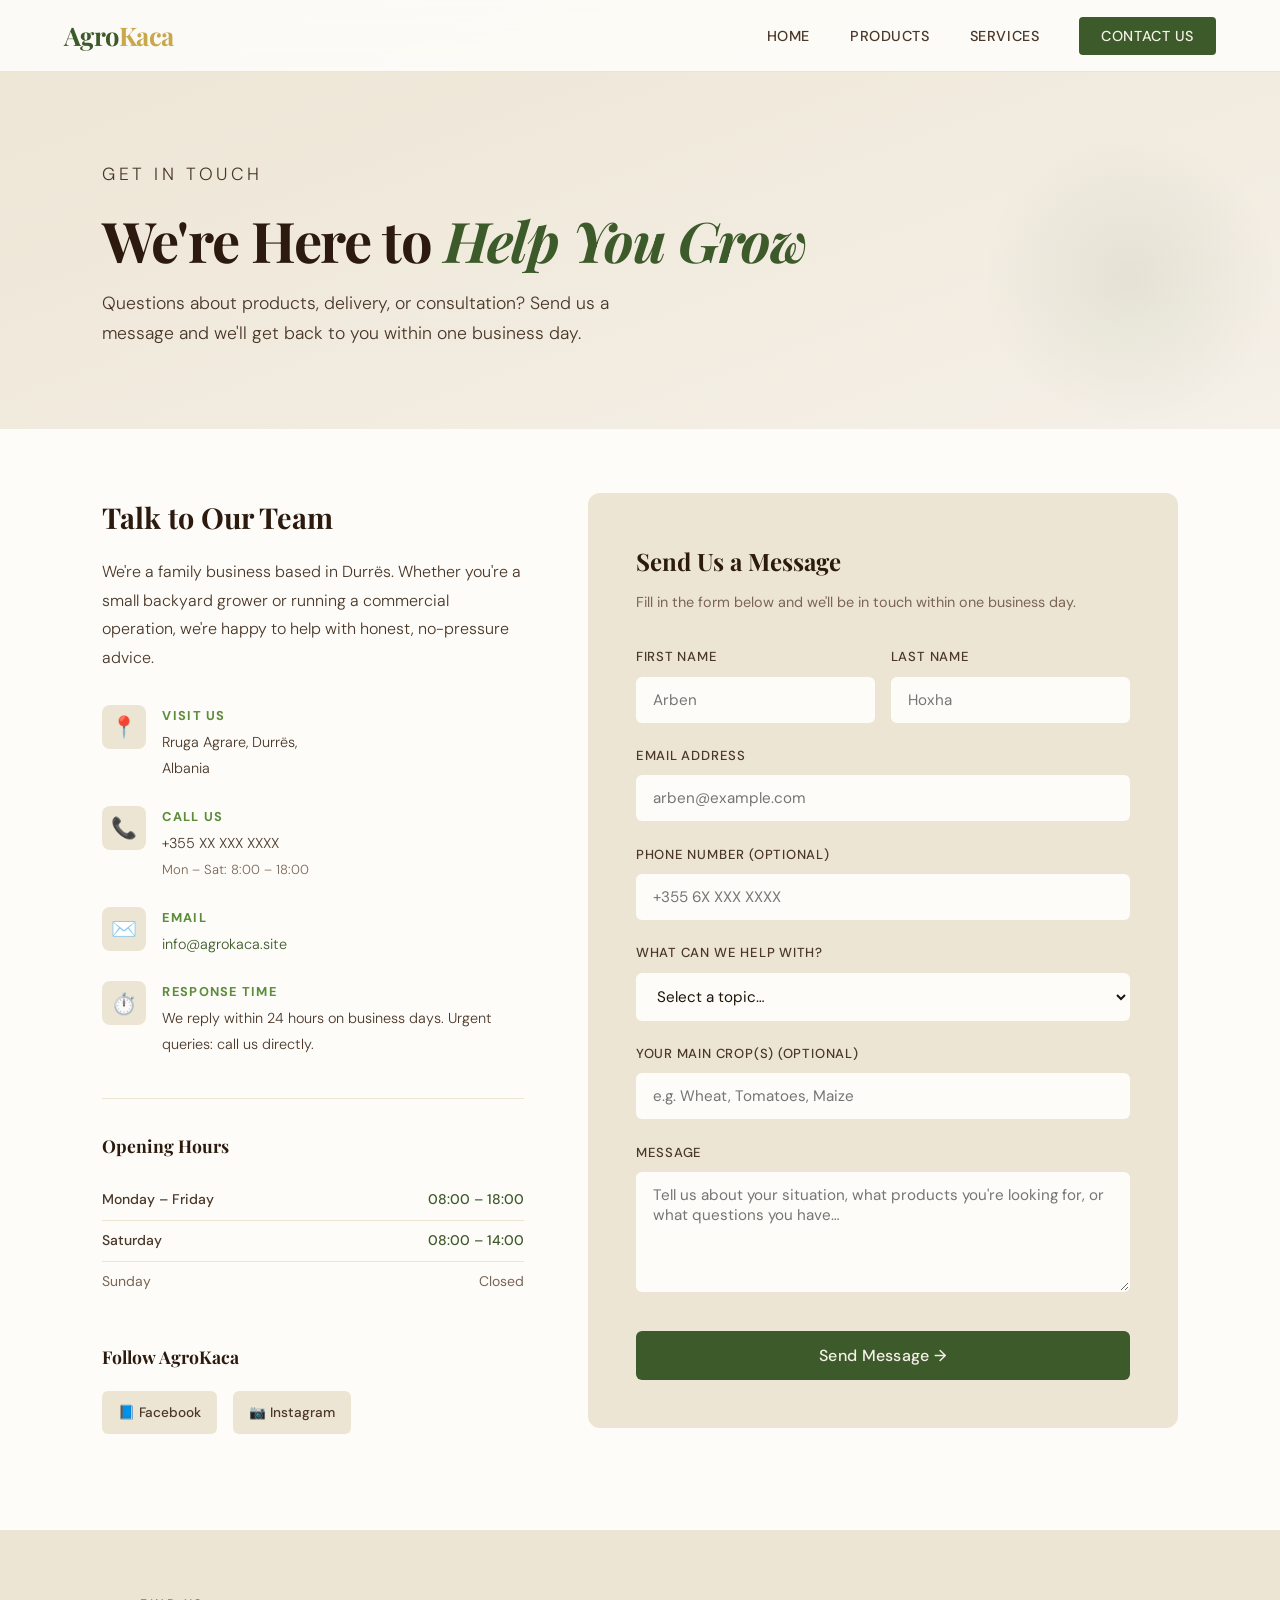
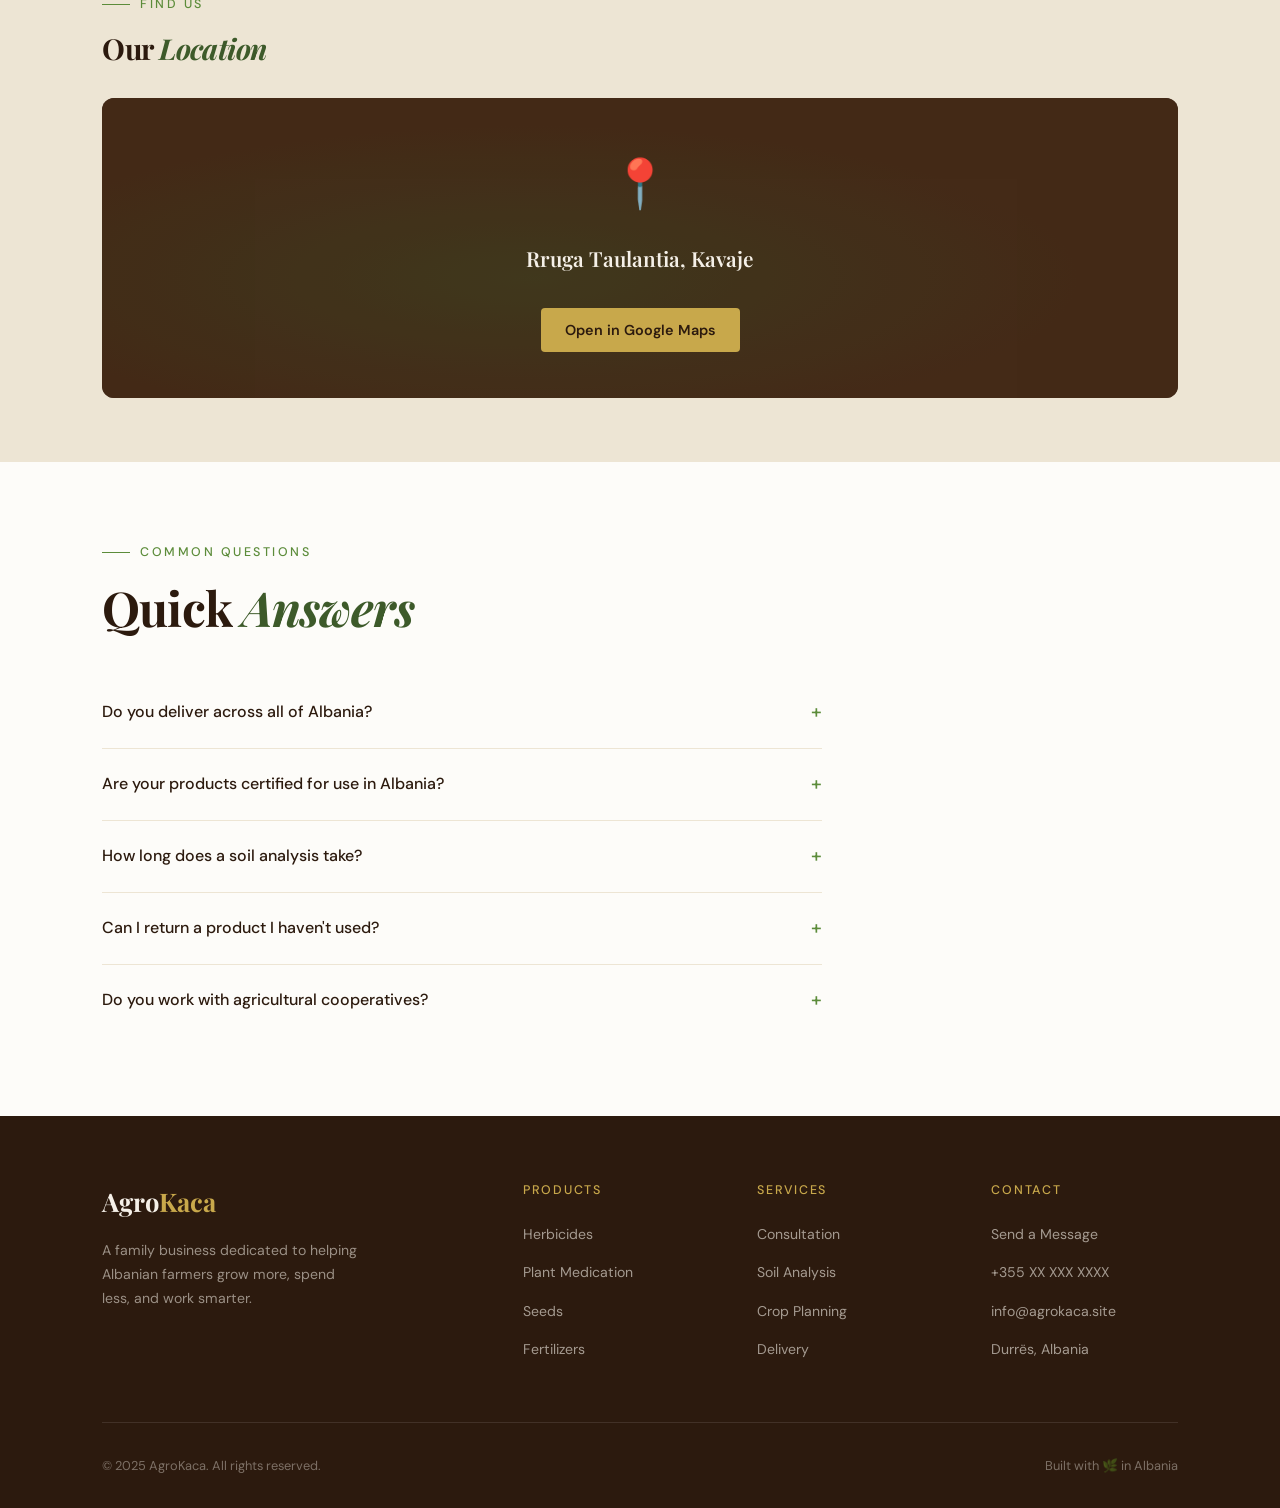
==== commit 487fc021: "Update contact.html" ====
--- a/pages/contact.html
+++ b/pages/contact.html
@@ -168,8 +168,8 @@
       <div style="position:absolute;inset:0;background:radial-gradient(ellipse at 40% 60%, rgba(61,90,42,0.4) 0%, transparent 60%), var(--bark); opacity:0.8;"></div>
       <div style="position:relative;text-align:center;color:var(--cream);">
         <div style="font-size:3rem;margin-bottom:1rem;">📍</div>
-        <p style="font-family:'Playfair Display',serif;font-size:1.3rem;font-weight:600;">Rruga Agrare, Durrës</p>
-        <p style="font-size:0.9rem;opacity:0.7;margin-top:0.5rem;">Replace this block with a Google Maps embed for your live site</p>
+        <p style="font-family:'Playfair Display',serif;font-size:1.3rem;font-weight:600;">Rruga Taulantia, Kavaje</p>
+        <p style="font-size:0.9rem;opacity:0.7;margin-top:0.5rem;"></p>
         <a href="https://maps.google.com/?q=Durres+Albania" target="_blank" rel="noopener" style="display:inline-block;margin-top:1.5rem;background:var(--wheat);color:var(--soil);padding:10px 24px;border-radius:4px;text-decoration:none;font-weight:600;font-size:0.9rem;">Open in Google Maps</a>
       </div>
     </div>
